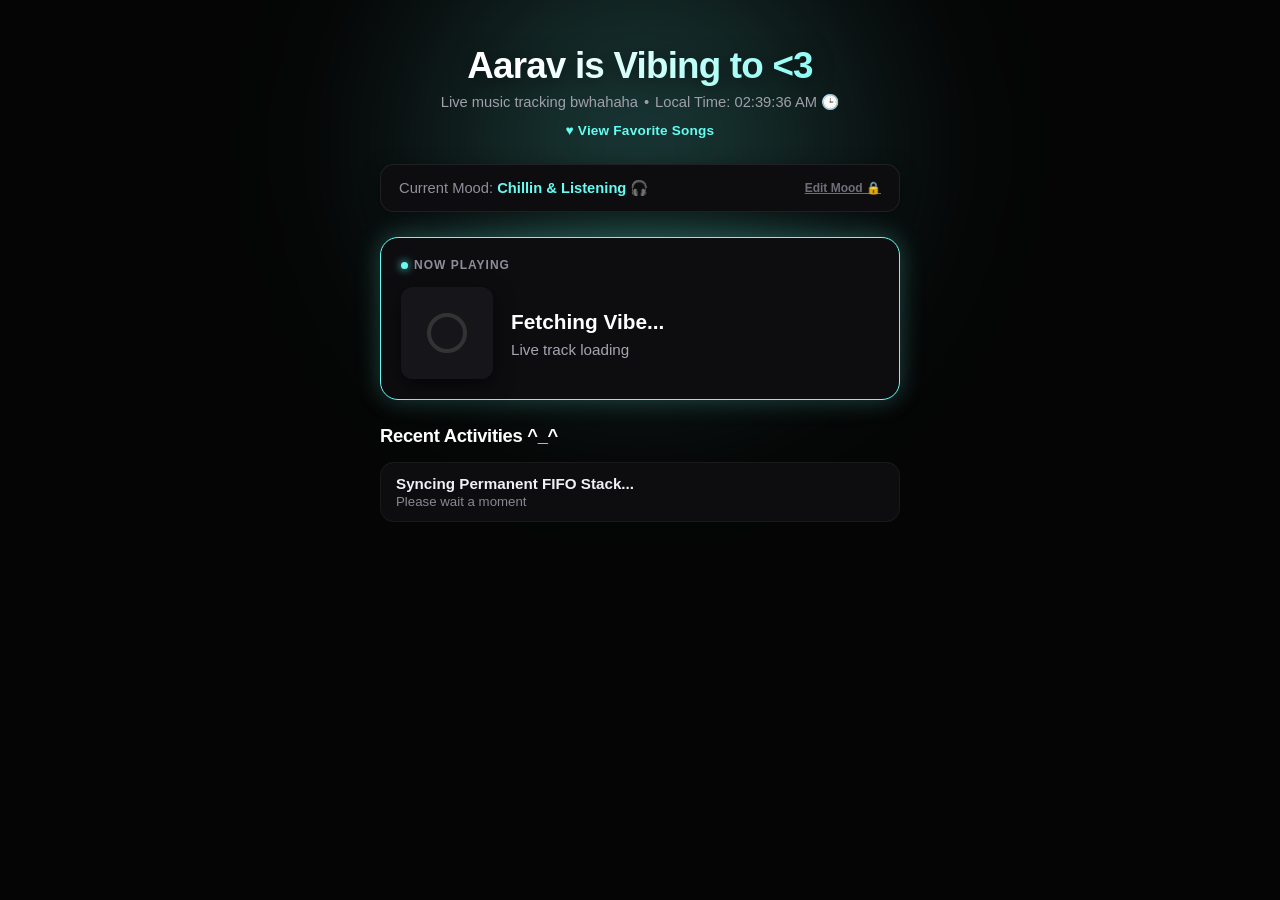
==== index.html @ 59b0cc7b "Update index.html" ====
<!DOCTYPE html>
<html lang="en">
<head>
  <meta charset="UTF-8" />
  <meta name="viewport" content="width=device-width, initial-scale=1.0" />
  <title>AaravReallyGoneCrazy&lt;3</title>
  <style>
    * {
      box-sizing: border-box;
      margin: 0;
      padding: 0;
      font-family: -apple-system, BlinkMacSystemFont, "SF Pro Display", "Segoe UI", Roboto, Helvetica, Arial, sans-serif;
    }

    :root {
      --accent-color: #66fcf1;
      --accent-glow: rgba(102, 252, 241, 0.25);
      --accent-gradient: linear-gradient(135deg, #ffffff 30%, #66fcf1 100%);
    }

    body {
      background-color: #050505;
      color: #f0f0f5;
      display: flex;
      justify-content: center;
      padding: 45px 15px;
      min-height: 100vh;
      position: relative;
      overflow-x: hidden;
      -webkit-font-smoothing: antialiased;
    }

    .ambient-glow {
      position: fixed;
      top: -20%;
      left: 50%;
      transform: translateX(-50%);
      width: 650px;
      height: 650px;
      background: radial-gradient(circle, var(--accent-glow) 0%, rgba(5, 5, 5, 0) 70%);
      z-index: 0;
      pointer-events: none;
      filter: blur(70px);
    }

    .wrapper {
      position: relative;
      z-index: 1;
      width: 100%;
      max-width: 520px;
      display: flex;
      flex-direction: column;
      gap: 25px;
    }

    header {
      text-align: center;
    }

    header h1 {
      font-size: 2.3rem;
      font-weight: 900;
      letter-spacing: -0.8px;
      margin-bottom: 6px;
      background: var(--accent-gradient);
      -webkit-background-clip: text;
      -webkit-text-fill-color: transparent;
      filter: drop-shadow(0 2px 10px rgba(0,0,0,0.5));
    }

    .subtitle {
      color: #a0a0ab;
      font-size: 0.92rem;
      font-weight: 500;
      display: flex;
      align-items: center;
      justify-content: center;
      gap: 6px;
    }

    .nav-link {
      color: var(--accent-color);
      text-decoration: none;
      font-size: 0.85rem;
      font-weight: 600;
      letter-spacing: 0.2px;
    }

    .status-card {
      background: #0d0d10;
      border: 1px solid rgba(255, 255, 255, 0.08);
      border-radius: 14px;
      padding: 14px 18px;
      display: flex;
      flex-direction: column;
      gap: 10px;
      box-shadow: 0 4px 20px rgba(0, 0, 0, 0.4);
    }

    .status-display {
      font-size: 0.92rem;
      color: #c5c5d0;
      display: flex;
      align-items: center;
      justify-content: space-between;
      gap: 10px;
    }

    .status-pill {
      font-weight: 700;
      color: var(--accent-color);
      word-break: break-word;
    }

    .edit-toggle-btn {
      background: transparent;
      border: none;
      color: #6e6e7a;
      font-size: 0.75rem;
      font-weight: 600;
      cursor: pointer;
      text-decoration: underline;
      white-space: nowrap;
    }

    .status-input-group {
      display: none;
      gap: 8px;
      margin-top: 4px;
    }

    .status-input-group.active {
      display: flex;
    }

    .status-input-group input {
      flex: 1;
      background: #15151a;
      border: 1px solid #282830;
      border-radius: 8px;
      padding: 9px 12px;
      color: #fff;
      font-size: 0.85rem;
      outline: none;
    }

    .status-input-group button {
      background: var(--accent-color);
      color: #000;
      border: none;
      border-radius: 8px;
      padding: 9px 16px;
      font-size: 0.85rem;
      font-weight: 700;
      cursor: pointer;
    }

    .card {
      background: #0d0d10;
      border: 1px solid rgba(255, 255, 255, 0.08);
      border-radius: 18px;
      padding: 20px;
    }

    .now-playing-card {
      display: flex;
      flex-direction: column;
      gap: 15px;
      border-color: var(--accent-color);
      box-shadow: 0 0 25px var(--accent-glow);
    }

    .badge {
      display: inline-flex;
      align-items: center;
      gap: 6px;
      font-size: 0.75rem;
      font-weight: 800;
      letter-spacing: 1px;
      color: #8e8e98;
      text-transform: uppercase;
    }

    .badge-dot {
      width: 7px;
      height: 7px;
      background-color: var(--accent-color);
      border-radius: 50%;
      box-shadow: 0 0 8px var(--accent-color);
    }

    .track-main {
      display: flex;
      align-items: center;
      gap: 18px;
    }

    .album-art-lg {
      width: 92px;
      height: 92px;
      border-radius: 12px;
      background: #15151a;
      object-fit: cover;
      flex-shrink: 0;
      box-shadow: 0 6px 20px rgba(0, 0, 0, 0.6);
    }

    .track-info-lg h2 {
      font-size: 1.3rem;
      font-weight: 800;
      line-height: 1.3;
      margin-bottom: 5px;
      color: #ffffff;
    }

    .track-info-lg p {
      color: #a5a5b0;
      font-size: 0.95rem;
      font-weight: 500;
    }

    .history-section h3 {
      font-size: 1.15rem;
      font-weight: 800;
      margin-bottom: 15px;
      letter-spacing: -0.3px;
      color: #ffffff;
    }

    .vibe-list {
      display: flex;
      flex-direction: column;
      gap: 10px;
    }

    .vibe-item {
      background: #0d0d10;
      border: 1px solid rgba(255, 255, 255, 0.05);
      border-radius: 14px;
      padding: 12px 15px;
      display: flex;
      align-items: center;
      gap: 14px;
    }

    .album-art-sm {
      width: 48px;
      height: 48px;
      border-radius: 8px;
      background: #15151a;
      object-fit: cover;
      flex-shrink: 0;
    }

    .track-info-sm h4 {
      font-size: 0.95rem;
      font-weight: 700;
      margin-bottom: 2px;
      color: #f0f0f5;
    }

    .track-info-sm p {
      color: #888892;
      font-size: 0.83rem;
      font-weight: 500;
    }
  </style>
</head>
<body>

  <div class="ambient-glow"></div>

  <div class="wrapper">
    <header>
      <h1>Aarav is Vibing to &lt;3</h1>
      <div class="subtitle">
        <span>Live music tracking bwhahaha</span>
        <span>•</span>
        <span>Local Time: <span id="clock">--:--:--</span> 🕒</span>
      </div>
      <div style="margin-top: 10px;">
        <a href="favs.html" class="nav-link">♥ View Favorite Songs</a>
      </div>
    </header>

    <div class="status-card">
      <div class="status-display">
        <div>
          <span style="color: #90909a; font-weight: 500;">Current Mood:</span>
          <span class="status-pill" id="liveStatusText">Chillin &amp; Listening 🎧</span>
        </div>
        <button class="edit-toggle-btn" id="toggleEditBtn">Edit Mood 🔒</button>
      </div>

      <div class="status-input-group" id="statusInputGroup">
        <input type="text" id="statusInput" placeholder="Enter new vibe status..." />
        <button id="updateStatusBtn">Save</button>
      </div>
    </div>

    <div class="card now-playing-card">
      <div class="badge">
        <span class="badge-dot"></span>
        <span id="statusBadge">NOW PLAYING</span>
      </div>
      <div class="track-main">
        <img id="currentArt" class="album-art-lg" src="data:image/svg+xml;utf8,<svg xmlns='http://www.w3.org/2000/svg' width='92' height='92' viewBox='0 0 92 92'><rect width='92' height='92' fill='%2315151a'/><circle cx='46' cy='46' r='18' fill='none' stroke='%23333' stroke-width='4'/></svg>" alt="" />
        <div class="track-info-lg">
          <h2 id="currentTitle">Fetching Vibe...</h2>
          <p id="currentArtist">Live track loading</p>
        </div>
      </div>
    </div>

    <div class="history-section">
      <h3>Recent Activities ^_^</h3>
      <div class="vibe-list" id="vibeHistoryList">
        <div class="vibe-item">
          <div class="track-info-sm">
            <h4>Syncing Permanent FIFO Stack...</h4>
            <p>Please wait a moment</p>
          </div>
        </div>
      </div>
    </div>
  </div>

  <script>
    var LASTFM_USERNAME = "a7yr";
    var LASTFM_API_KEY = "b31d67b732b6bb6f66ca8f9c033b97c1";
    var ADMIN_PASSCODE = "aarav123";
    var RTDB_MOOD_URL = "https://a7yrshitvc-default-rtdb.asia-southeast1.firebasedatabase.app/current_mood.json";
    var RTDB_HISTORY_URL = "https://a7yrshitvc-default-rtdb.asia-southeast1.firebasedatabase.app/recent_history.json";
    var CLEAN_FALLBACK_SVG = "data:image/svg+xml;utf8,<svg xmlns='http://www.w3.org/2000/svg' width='92' height='92' viewBox='0 0 92 92'><rect width='92' height='92' fill='%2315151a'/><circle cx='46' cy='46' r='18' fill='none' stroke='%23333' stroke-width='4'/></svg>";

    // Clock Engine
    function runClock() {
      try {
        var now = new Date();
        var clockEl = document.getElementById('clock');
        if (clockEl) {
          clockEl.innerText = now.toLocaleTimeString([], { hour: '2-digit', minute: '2-digit', second: '2-digit', hour12: true });
        }
      } catch (e) {}
    }
    setInterval(runClock, 1000);
    runClock();

    // Admin Toggle
    var toggleEditBtn = document.getElementById("toggleEditBtn");
    var statusInputGroup = document.getElementById("statusInputGroup");
    var statusElem = document.getElementById("liveStatusText");

    if (toggleEditBtn) {
      toggleEditBtn.addEventListener("click", function() {
        try {
          if (statusInputGroup.classList.contains("active")) {
            statusInputGroup.classList.remove("active");
            toggleEditBtn.innerText = "Edit Mood 🔒";
          } else {
            var pass = prompt("Enter Admin Secret Key to edit mood:");
            if (pass === ADMIN_PASSCODE) {
              statusInputGroup.classList.add("active");
              toggleEditBtn.innerText = "Close ✖";
            } else if (pass !== null) {
              alert("Incorrect Passcode!");
            }
          }
        } catch(e){}
      });
    }

    function updateCustomStatus(text) {
      if (!text || !text.trim()) return;
      var cleanText = text.trim();
      fetch(RTDB_MOOD_URL, {
        method: 'PUT',
        headers: { 'Content-Type': 'application/json' },
        body: JSON.stringify({ text: cleanText, updatedAt: new Date().toISOString() })
      }).then(function() {
        if (statusElem) statusElem.innerText = cleanText;
        var inp = document.getElementById("statusInput");
        if (inp) inp.value = "";
        if (statusInputGroup) statusInputGroup.classList.remove("active");
        if (toggleEditBtn) toggleEditBtn.innerText = "Edit Mood 🔒";
      }).catch(function(e){});
    }

    var updateBtn = document.getElementById("updateStatusBtn");
    if (updateBtn) {
      updateBtn.addEventListener("click", function() {
        var input = document.getElementById("statusInput");
        if (input) updateCustomStatus(input.value);
      });
    }

    function fetchUniversalMood() {
      try {
        fetch(RTDB_MOOD_URL)
          .then(function(res){ return res.json(); })
          .then(function(data){
            if (data && data.text && statusElem) {
              statusElem.innerText = data.text;
            }
          })
          .catch(function(e){});
      } catch(e){}
    }

    // Ultra-Clean Song Name Search Fetcher (Removes Movie Tags, Brackets & Clutter)
    function fetchArtwork(title, artist, rawArt, callback) {
      try {
        if (rawArt && rawArt.indexOf("2a9b3a5c119d2a7156f7c70c778c3194") === -1 && rawArt.indexOf("star") === -1) {
          callback(rawArt);
          return;
        }

        // Clean title: removes movie names like (From "Devara"), brackets, ft, etc.
        var cleanT = (title || "")
          .replace(/\(.*?\)|\[.*?\]/g, "")
          .replace(/from\s+["'].*?["']/gi, "")
          .replace(/feat\.?|ft\.?/gi, "")
          .trim();
        
        var cleanA = (artist || "").split(/&|,/)[0].trim();
        var query = encodeURIComponent(cleanT + " " + cleanA);

        fetch("https://itunes.apple.com/search?term=" + query + "&entity=song&limit=1")
          .then(function(res){ return res.json(); })
          .then(function(data){
            if (data && data.results && data.results.length > 0 && data.results[0].artworkUrl100) {
              callback(data.results[0].artworkUrl100.replace("100x100bb", "600x600bb"));
            } else {
              callback(CLEAN_FALLBACK_SVG);
            }
          })
          .catch(function(){
            callback(CLEAN_FALLBACK_SVG);
          });
      } catch(e) {
        callback(CLEAN_FALLBACK_SVG);
      }
    }

    // Render Database History Stack to UI
    function renderHistoryUI(historyArray) {
      var historyContainer = document.getElementById('vibeHistoryList');
      if (!historyContainer) return;

      if (!historyArray || historyArray.length === 0) {
        historyContainer.innerHTML = '<div class="vibe-item"><div class="track-info-sm"><h4>No recent history yet</h4></div></div>';
        return;
      }

      var html = "";
      for (var i = 0; i < historyArray.length; i++) {
        var item = historyArray[i];
        html += '<div class="vibe-item">' +
                  '<img class="album-art-sm" src="' + (item.art || CLEAN_FALLBACK_SVG) + '" alt=""/>' +
                  '<div class="track-info-sm">' +
                    '<h4>' + (item.title || "Unknown") + '</h4>' +
                    '<p>' + (item.artist || "Unknown") + '</p>' +
                  '</div>' +
                '</div>';
      }
      historyContainer.innerHTML = html;
    }

    // FIFO Queue Stack Management in Firebase
    function pushToFirebaseHistoryStack(newTrack) {
      fetch(RTDB_HISTORY_URL)
        .then(function(res) { return res.json(); })
        .then(function(data) {
          var historyList = Array.isArray(data) ? data : [];

          var isDuplicate = historyList.length > 0 && historyList[0].title === newTrack.title && historyList[0].artist === newTrack.artist;

          if (!isDuplicate) {
            fetchArtwork(newTrack.title, newTrack.artist, newTrack.rawArt, function(resolvedArt) {
              newTrack.art = resolvedArt;
              delete newTrack.rawArt;

              historyList.unshift(newTrack);

              if (historyList.length > 10) {
                historyList = historyList.slice(0, 10);
              }

              fetch(RTDB_HISTORY_URL, {
                method: 'PUT',
                headers: { 'Content-Type': 'application/json' },
                body: JSON.stringify(historyList)
              }).then(function() {
                renderHistoryUI(historyList);
              }).catch(function(){});
            });
          } else {
            renderHistoryUI(historyList);
          }
        })
        .catch(function() {
          renderHistoryUI([]);
        });
    }

    // Poll Last.fm & Update Database Stack
    function checkLiveLastFmTrack() {
      try {
        var url = "https://ws.audioscrobbler.com/2.0/?method=user.getrecenttracks&user=" + LASTFM_USERNAME + "&api_key=" + LASTFM_API_KEY + "&format=json&limit=1&_=" + Date.now();
        
        fetch(url)
          .then(function(res){ return res.json(); })
          .then(function(data){
            try {
              if (!data || !data.recenttracks || !data.recenttracks.track || data.recenttracks.track.length === 0) return;

              var current = data.recenttracks.track[0];
              var title = current.name || "Unknown Track";
              var artist = (current.artist && current.artist['#text']) ? current.artist['#text'] : "Unknown Artist";
              var rawArt = (current.image && current.image.length > 0) ? current.image[current.image.length - 1]['#text'] : "";
              var isNowPlaying = current['@attr'] && current['@attr'].nowplaying === "true";

              var badge = document.getElementById('statusBadge');
              var titleEl = document.getElementById('currentTitle');
              var artistEl = document.getElementById('currentArtist');
              var artEl = document.getElementById('currentArt');

              if (badge) badge.innerText = isNowPlaying ? "NOW PLAYING" : "LAST PLAYED";
              if (titleEl) titleEl.innerText = title;
              if (artistEl) artistEl.innerText = artist;

              fetchArtwork(title, artist, rawArt, function(imgSrc){
                if (artEl) artEl.src = imgSrc;
              });

              pushToFirebaseHistoryStack({
                title: title,
                artist: artist,
                rawArt: rawArt
              });

            } catch(innerErr) {}
          })
          .catch(function(err){});
      } catch(outerErr) {}
    }

    fetchUniversalMood();
    checkLiveLastFmTrack();

    fetch(RTDB_HISTORY_URL)
      .then(function(res){ return res.json(); })
      .then(function(data){
        if (Array.isArray(data)) renderHistoryUI(data);
      })
      .catch(function(){});

    setInterval(fetchUniversalMood, 5000);
    setInterval(checkLiveLastFmTrack, 6000);
  </script>
</body>
</html>
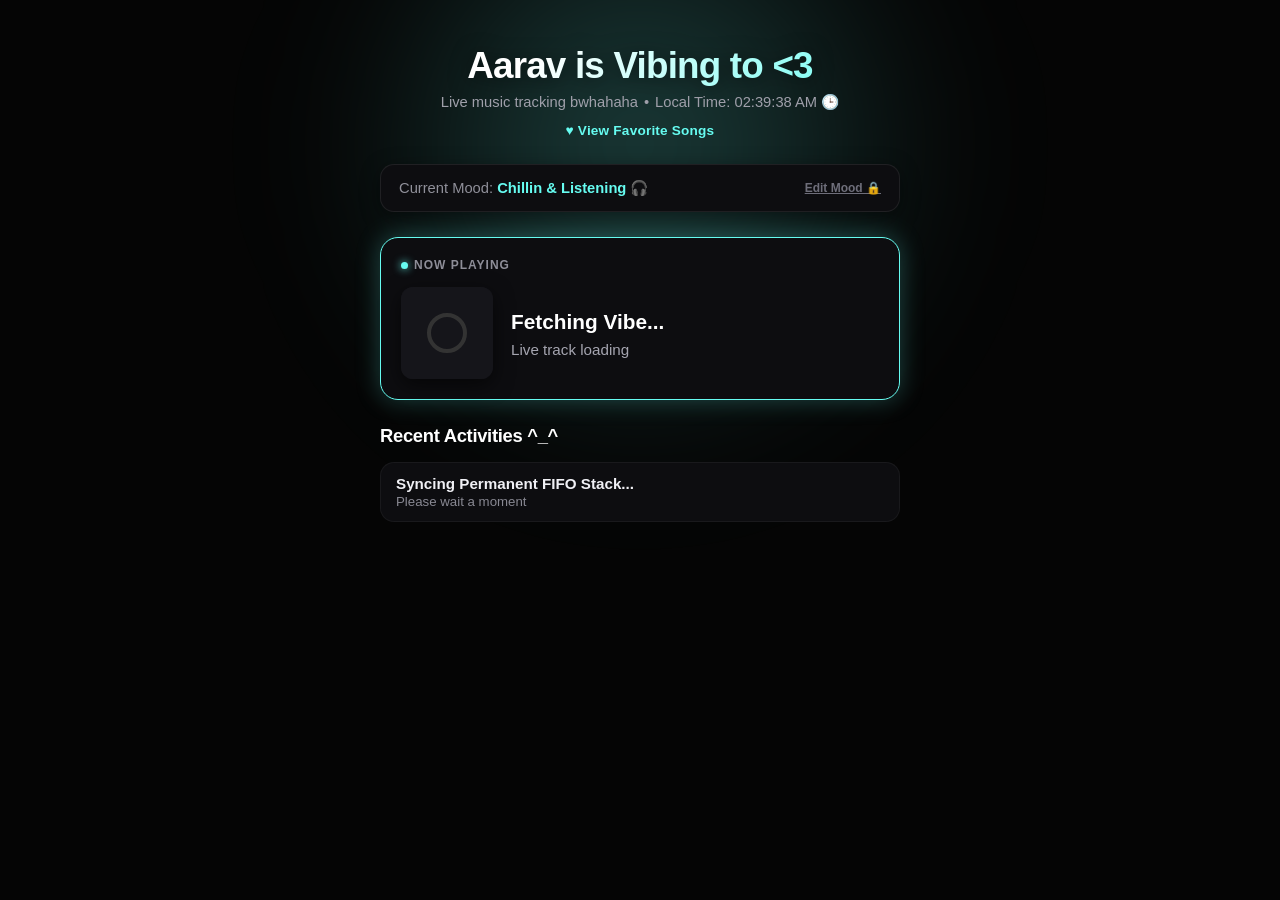
==== commit 1de42378: "Update index.html" ====
--- a/index.html
+++ b/index.html
@@ -415,7 +415,6 @@
           return;
         }
 
-        // Clean title: removes movie names like (From "Devara"), brackets, ft, etc.
         var cleanT = (title || "")
           .replace(/\(.*?\)|\[.*?\]/g, "")
           .replace(/from\s+["'].*?["']/gi, "")
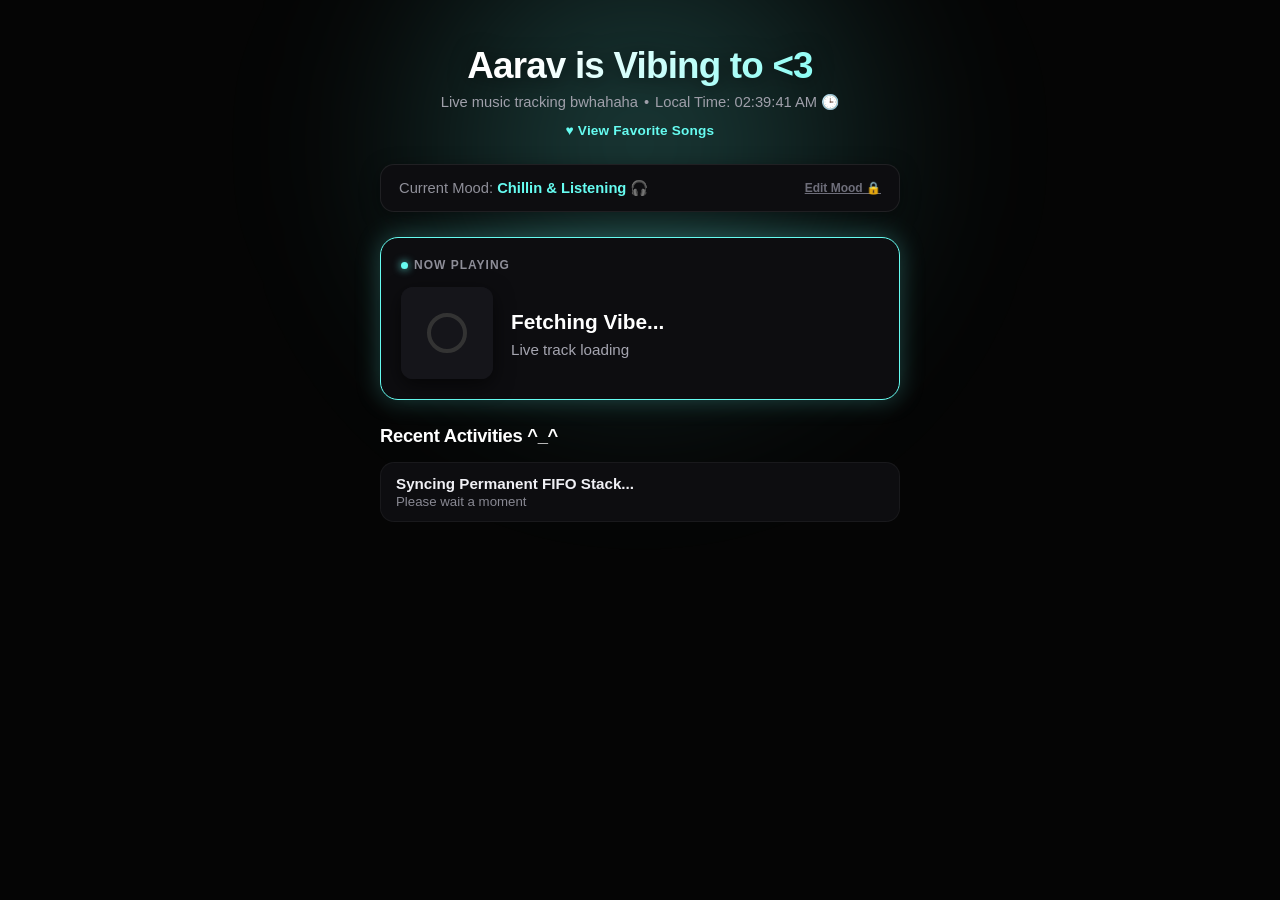
==== commit b4fb0291: "Update index.html" ====
--- a/index.html
+++ b/index.html
@@ -407,7 +407,7 @@
       } catch(e){}
     }
 
-    // Ultra-Clean Song Name Search Fetcher (Removes Movie Tags, Brackets & Clutter)
+    // High Reliability Cover Art Fetcher with Clean Query Regex
     function fetchArtwork(title, artist, rawArt, callback) {
       try {
         if (rawArt && rawArt.indexOf("2a9b3a5c119d2a7156f7c70c778c3194") === -1 && rawArt.indexOf("star") === -1) {
@@ -441,7 +441,7 @@
       }
     }
 
-    // Render Database History Stack to UI
+    // Render History Stack to UI
     function renderHistoryUI(historyArray) {
       var historyContainer = document.getElementById('vibeHistoryList');
       if (!historyContainer) return;
@@ -465,7 +465,7 @@
       historyContainer.innerHTML = html;
     }
 
-    // FIFO Queue Stack Management in Firebase
+    // FIFO Queue Stack Management in Firebase (Max 10 Items)
     function pushToFirebaseHistoryStack(newTrack) {
       fetch(RTDB_HISTORY_URL)
         .then(function(res) { return res.json(); })
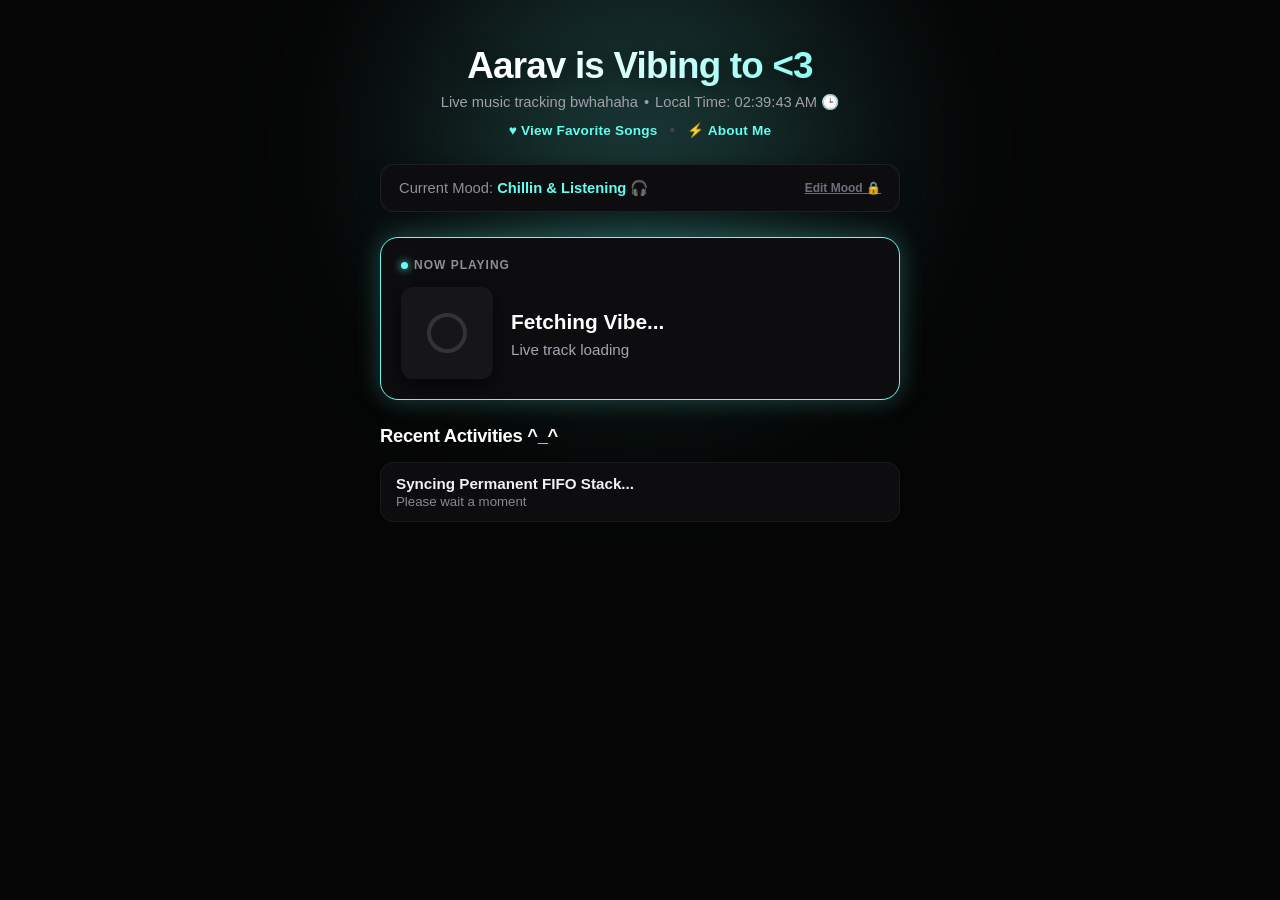
==== commit 32637d1b: "Update index.html" ====
--- a/index.html
+++ b/index.html
@@ -78,6 +78,14 @@
       gap: 6px;
     }
 
+    .nav-links {
+      display: flex;
+      justify-content: center;
+      align-items: center;
+      gap: 12px;
+      margin-top: 10px;
+    }
+
     .nav-link {
       color: var(--accent-color);
       text-decoration: none;
@@ -278,8 +286,10 @@
         <span>•</span>
         <span>Local Time: <span id="clock">--:--:--</span> 🕒</span>
       </div>
-      <div style="margin-top: 10px;">
+      <div class="nav-links">
         <a href="favs.html" class="nav-link">♥ View Favorite Songs</a>
+        <span style="color: #444;">•</span>
+        <a href="about.html" class="nav-link">⚡ About Me</a>
       </div>
     </header>
 
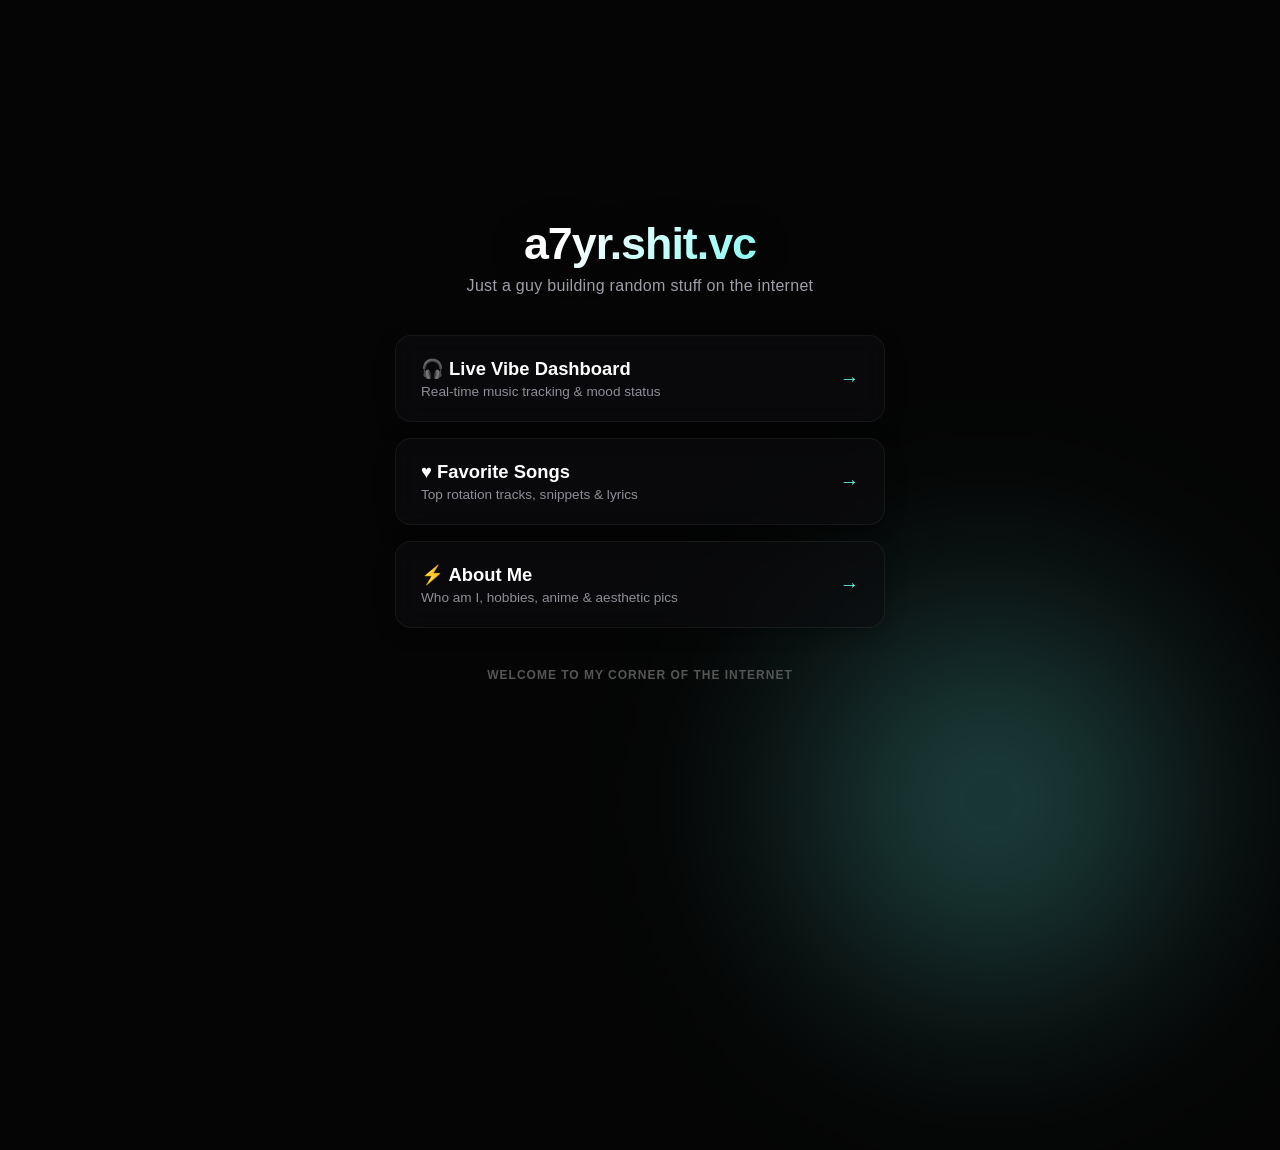
==== commit 11fafc37: "Create index.html" ====
--- a/index.html
+++ b/index.html
@@ -3,7 +3,7 @@
 <head>
   <meta charset="UTF-8" />
   <meta name="viewport" content="width=device-width, initial-scale=1.0" />
-  <title>AaravReallyGoneCrazy&lt;3</title>
+  <title>Welcome // a7yr &lt;3</title>
   <style>
     * {
       box-sizing: border-box;
@@ -14,8 +14,9 @@
 
     :root {
       --accent-color: #66fcf1;
-      --accent-glow: rgba(102, 252, 241, 0.25);
+      --accent-glow: rgba(102, 252, 241, 0.3);
       --accent-gradient: linear-gradient(135deg, #ffffff 30%, #66fcf1 100%);
+      --card-bg: rgba(13, 13, 16, 0.6);
     }
 
     body {
@@ -23,254 +24,172 @@
       color: #f0f0f5;
       display: flex;
       justify-content: center;
-      padding: 45px 15px;
+      align-items: center;
       min-height: 100vh;
       position: relative;
-      overflow-x: hidden;
+      overflow: hidden;
       -webkit-font-smoothing: antialiased;
     }
 
+    /* Floating Ambient Background Animation */
+    @keyframes floatGlow {
+      0% { transform: translate(-50%, -50%) scale(1); opacity: 0.6; }
+      50% { transform: translate(-50%, -45%) scale(1.1); opacity: 0.9; }
+      100% { transform: translate(-50%, -50%) scale(1); opacity: 0.6; }
+    }
+
     .ambient-glow {
-      position: fixed;
-      top: -20%;
+      position: absolute;
+      top: 50%;
       left: 50%;
-      transform: translateX(-50%);
-      width: 650px;
-      height: 650px;
-      background: radial-gradient(circle, var(--accent-glow) 0%, rgba(5, 5, 5, 0) 70%);
+      width: 700px;
+      height: 700px;
+      background: radial-gradient(circle, var(--accent-glow) 0%, rgba(5, 5, 5, 0) 60%);
       z-index: 0;
       pointer-events: none;
-      filter: blur(70px);
+      filter: blur(80px);
+      animation: floatGlow 8s ease-in-out infinite;
     }
 
     .wrapper {
       position: relative;
       z-index: 1;
       width: 100%;
-      max-width: 520px;
+      max-width: 550px;
       display: flex;
       flex-direction: column;
-      gap: 25px;
-    }
+      align-items: center;
+      padding: 30px;
+      text-align: center;
+    }
+
+    /* Entrance Animations */
+    @keyframes fadeInUp {
+      0% { opacity: 0; transform: translateY(30px); }
+      100% { opacity: 1; transform: translateY(0); }
+    }
+
+    .animate-up {
+      opacity: 0;
+      animation: fadeInUp 0.8s cubic-bezier(0.2, 0.8, 0.2, 1) forwards;
+    }
+
+    .delay-1 { animation-delay: 0.1s; }
+    .delay-2 { animation-delay: 0.3s; }
+    .delay-3 { animation-delay: 0.5s; }
+    .delay-4 { animation-delay: 0.7s; }
 
     header {
-      text-align: center;
+      margin-bottom: 40px;
     }
 
     header h1 {
-      font-size: 2.3rem;
+      font-size: 2.8rem;
       font-weight: 900;
-      letter-spacing: -0.8px;
-      margin-bottom: 6px;
+      letter-spacing: -1px;
+      margin-bottom: 8px;
       background: var(--accent-gradient);
       -webkit-background-clip: text;
       -webkit-text-fill-color: transparent;
-      filter: drop-shadow(0 2px 10px rgba(0,0,0,0.5));
+      filter: drop-shadow(0 2px 15px rgba(0,0,0,0.6));
     }
 
     .subtitle {
       color: #a0a0ab;
-      font-size: 0.92rem;
+      font-size: 1rem;
       font-weight: 500;
-      display: flex;
-      align-items: center;
-      justify-content: center;
-      gap: 6px;
-    }
-
-    .nav-links {
-      display: flex;
-      justify-content: center;
-      align-items: center;
-      gap: 12px;
-      margin-top: 10px;
-    }
-
-    .nav-link {
-      color: var(--accent-color);
+      letter-spacing: 0.3px;
+    }
+
+    /* Navigation Cards Layout */
+    .nav-grid {
+      display: flex;
+      flex-direction: column;
+      gap: 16px;
+      width: 100%;
+    }
+
+    .nav-card {
+      background: var(--card-bg);
+      backdrop-filter: blur(12px);
+      -webkit-backdrop-filter: blur(12px);
+      border: 1px solid rgba(255, 255, 255, 0.06);
+      border-radius: 16px;
+      padding: 22px 25px;
+      display: flex;
+      align-items: center;
+      justify-content: space-between;
       text-decoration: none;
-      font-size: 0.85rem;
-      font-weight: 600;
-      letter-spacing: 0.2px;
-    }
-
-    .status-card {
-      background: #0d0d10;
-      border: 1px solid rgba(255, 255, 255, 0.08);
-      border-radius: 14px;
-      padding: 14px 18px;
+      color: #fff;
+      transition: all 0.3s cubic-bezier(0.2, 0.8, 0.2, 1);
+      box-shadow: 0 4px 20px rgba(0,0,0,0.3);
+      position: relative;
+      overflow: hidden;
+    }
+
+    /* Card Hover Effects */
+    .nav-card::before {
+      content: '';
+      position: absolute;
+      top: 0; left: 0;
+      width: 4px;
+      height: 100%;
+      background: var(--accent-color);
+      transform: scaleY(0);
+      transition: transform 0.3s ease;
+      transform-origin: bottom;
+    }
+
+    .nav-card:hover {
+      transform: translateY(-5px) scale(1.02);
+      border-color: rgba(102, 252, 241, 0.4);
+      background: rgba(20, 20, 25, 0.8);
+      box-shadow: 0 10px 30px rgba(102, 252, 241, 0.15);
+    }
+
+    .nav-card:hover::before {
+      transform: scaleY(1);
+    }
+
+    .card-content {
       display: flex;
       flex-direction: column;
-      gap: 10px;
-      box-shadow: 0 4px 20px rgba(0, 0, 0, 0.4);
-    }
-
-    .status-display {
-      font-size: 0.92rem;
-      color: #c5c5d0;
-      display: flex;
-      align-items: center;
-      justify-content: space-between;
-      gap: 10px;
-    }
-
-    .status-pill {
-      font-weight: 700;
-      color: var(--accent-color);
-      word-break: break-word;
-    }
-
-    .edit-toggle-btn {
-      background: transparent;
-      border: none;
-      color: #6e6e7a;
-      font-size: 0.75rem;
-      font-weight: 600;
-      cursor: pointer;
-      text-decoration: underline;
-      white-space: nowrap;
-    }
-
-    .status-input-group {
-      display: none;
-      gap: 8px;
-      margin-top: 4px;
-    }
-
-    .status-input-group.active {
-      display: flex;
-    }
-
-    .status-input-group input {
-      flex: 1;
-      background: #15151a;
-      border: 1px solid #282830;
-      border-radius: 8px;
-      padding: 9px 12px;
-      color: #fff;
-      font-size: 0.85rem;
-      outline: none;
-    }
-
-    .status-input-group button {
-      background: var(--accent-color);
-      color: #000;
-      border: none;
-      border-radius: 8px;
-      padding: 9px 16px;
-      font-size: 0.85rem;
-      font-weight: 700;
-      cursor: pointer;
-    }
-
-    .card {
-      background: #0d0d10;
-      border: 1px solid rgba(255, 255, 255, 0.08);
-      border-radius: 18px;
-      padding: 20px;
-    }
-
-    .now-playing-card {
-      display: flex;
-      flex-direction: column;
-      gap: 15px;
-      border-color: var(--accent-color);
-      box-shadow: 0 0 25px var(--accent-glow);
-    }
-
-    .badge {
-      display: inline-flex;
-      align-items: center;
-      gap: 6px;
-      font-size: 0.75rem;
-      font-weight: 800;
-      letter-spacing: 1px;
-      color: #8e8e98;
-      text-transform: uppercase;
-    }
-
-    .badge-dot {
-      width: 7px;
-      height: 7px;
-      background-color: var(--accent-color);
-      border-radius: 50%;
-      box-shadow: 0 0 8px var(--accent-color);
-    }
-
-    .track-main {
-      display: flex;
-      align-items: center;
-      gap: 18px;
-    }
-
-    .album-art-lg {
-      width: 92px;
-      height: 92px;
-      border-radius: 12px;
-      background: #15151a;
-      object-fit: cover;
-      flex-shrink: 0;
-      box-shadow: 0 6px 20px rgba(0, 0, 0, 0.6);
-    }
-
-    .track-info-lg h2 {
-      font-size: 1.3rem;
-      font-weight: 800;
-      line-height: 1.3;
-      margin-bottom: 5px;
-      color: #ffffff;
-    }
-
-    .track-info-lg p {
-      color: #a5a5b0;
-      font-size: 0.95rem;
-      font-weight: 500;
-    }
-
-    .history-section h3 {
+      align-items: flex-start;
+      gap: 4px;
+    }
+
+    .card-title {
       font-size: 1.15rem;
       font-weight: 800;
-      margin-bottom: 15px;
-      letter-spacing: -0.3px;
-      color: #ffffff;
-    }
-
-    .vibe-list {
-      display: flex;
-      flex-direction: column;
+      display: flex;
+      align-items: center;
       gap: 10px;
     }
 
-    .vibe-item {
-      background: #0d0d10;
-      border: 1px solid rgba(255, 255, 255, 0.05);
-      border-radius: 14px;
-      padding: 12px 15px;
-      display: flex;
-      align-items: center;
-      gap: 14px;
-    }
-
-    .album-art-sm {
-      width: 48px;
-      height: 48px;
-      border-radius: 8px;
-      background: #15151a;
-      object-fit: cover;
-      flex-shrink: 0;
-    }
-
-    .track-info-sm h4 {
-      font-size: 0.95rem;
-      font-weight: 700;
-      margin-bottom: 2px;
-      color: #f0f0f5;
-    }
-
-    .track-info-sm p {
-      color: #888892;
-      font-size: 0.83rem;
+    .card-desc {
+      color: #8e8e98;
+      font-size: 0.85rem;
       font-weight: 500;
+    }
+
+    .arrow {
+      color: var(--accent-color);
+      font-size: 1.2rem;
+      font-weight: 900;
+      transition: transform 0.3s ease;
+    }
+
+    .nav-card:hover .arrow {
+      transform: translateX(5px);
+    }
+
+    .footer-text {
+      margin-top: 40px;
+      font-size: 0.75rem;
+      color: #555;
+      font-weight: 600;
+      letter-spacing: 1px;
+      text-transform: uppercase;
     }
   </style>
 </head>
@@ -279,293 +198,42 @@
   <div class="ambient-glow"></div>
 
   <div class="wrapper">
-    <header>
-      <h1>Aarav is Vibing to &lt;3</h1>
-      <div class="subtitle">
-        <span>Live music tracking bwhahaha</span>
-        <span>•</span>
-        <span>Local Time: <span id="clock">--:--:--</span> 🕒</span>
-      </div>
-      <div class="nav-links">
-        <a href="favs.html" class="nav-link">♥ View Favorite Songs</a>
-        <span style="color: #444;">•</span>
-        <a href="about.html" class="nav-link">⚡ About Me</a>
-      </div>
+    <header class="animate-up delay-1">
+      <h1>a7yr.shit.vc</h1>
+      <div class="subtitle">Just a guy building random stuff on the internet</div>
     </header>
 
-    <div class="status-card">
-      <div class="status-display">
-        <div>
-          <span style="color: #90909a; font-weight: 500;">Current Mood:</span>
-          <span class="status-pill" id="liveStatusText">Chillin &amp; Listening 🎧</span>
+    <div class="nav-grid">
+      <!-- Make sure your original index.html is renamed to live.html -->
+      <a href="live.html" class="nav-card animate-up delay-2">
+        <div class="card-content">
+          <div class="card-title">🎧 Live Vibe Dashboard</div>
+          <div class="card-desc">Real-time music tracking & mood status</div>
         </div>
-        <button class="edit-toggle-btn" id="toggleEditBtn">Edit Mood 🔒</button>
-      </div>
-
-      <div class="status-input-group" id="statusInputGroup">
-        <input type="text" id="statusInput" placeholder="Enter new vibe status..." />
-        <button id="updateStatusBtn">Save</button>
-      </div>
+        <div class="arrow">→</div>
+      </a>
+
+      <a href="favs.html" class="nav-card animate-up delay-3">
+        <div class="card-content">
+          <div class="card-title">♥ Favorite Songs</div>
+          <div class="card-desc">Top rotation tracks, snippets & lyrics</div>
+        </div>
+        <div class="arrow">→</div>
+      </a>
+
+      <a href="about.html" class="nav-card animate-up delay-4">
+        <div class="card-content">
+          <div class="card-title">⚡ About Me</div>
+          <div class="card-desc">Who am I, hobbies, anime & aesthetic pics</div>
+        </div>
+        <div class="arrow">→</div>
+      </a>
     </div>
 
-    <div class="card now-playing-card">
-      <div class="badge">
-        <span class="badge-dot"></span>
-        <span id="statusBadge">NOW PLAYING</span>
-      </div>
-      <div class="track-main">
-        <img id="currentArt" class="album-art-lg" src="data:image/svg+xml;utf8,<svg xmlns='http://www.w3.org/2000/svg' width='92' height='92' viewBox='0 0 92 92'><rect width='92' height='92' fill='%2315151a'/><circle cx='46' cy='46' r='18' fill='none' stroke='%23333' stroke-width='4'/></svg>" alt="" />
-        <div class="track-info-lg">
-          <h2 id="currentTitle">Fetching Vibe...</h2>
-          <p id="currentArtist">Live track loading</p>
-        </div>
-      </div>
-    </div>
-
-    <div class="history-section">
-      <h3>Recent Activities ^_^</h3>
-      <div class="vibe-list" id="vibeHistoryList">
-        <div class="vibe-item">
-          <div class="track-info-sm">
-            <h4>Syncing Permanent FIFO Stack...</h4>
-            <p>Please wait a moment</p>
-          </div>
-        </div>
-      </div>
+    <div class="footer-text animate-up delay-4">
+      Welcome to my corner of the internet
     </div>
   </div>
 
-  <script>
-    var LASTFM_USERNAME = "a7yr";
-    var LASTFM_API_KEY = "b31d67b732b6bb6f66ca8f9c033b97c1";
-    var ADMIN_PASSCODE = "aarav123";
-    var RTDB_MOOD_URL = "https://a7yrshitvc-default-rtdb.asia-southeast1.firebasedatabase.app/current_mood.json";
-    var RTDB_HISTORY_URL = "https://a7yrshitvc-default-rtdb.asia-southeast1.firebasedatabase.app/recent_history.json";
-    var CLEAN_FALLBACK_SVG = "data:image/svg+xml;utf8,<svg xmlns='http://www.w3.org/2000/svg' width='92' height='92' viewBox='0 0 92 92'><rect width='92' height='92' fill='%2315151a'/><circle cx='46' cy='46' r='18' fill='none' stroke='%23333' stroke-width='4'/></svg>";
-
-    // Clock Engine
-    function runClock() {
-      try {
-        var now = new Date();
-        var clockEl = document.getElementById('clock');
-        if (clockEl) {
-          clockEl.innerText = now.toLocaleTimeString([], { hour: '2-digit', minute: '2-digit', second: '2-digit', hour12: true });
-        }
-      } catch (e) {}
-    }
-    setInterval(runClock, 1000);
-    runClock();
-
-    // Admin Toggle
-    var toggleEditBtn = document.getElementById("toggleEditBtn");
-    var statusInputGroup = document.getElementById("statusInputGroup");
-    var statusElem = document.getElementById("liveStatusText");
-
-    if (toggleEditBtn) {
-      toggleEditBtn.addEventListener("click", function() {
-        try {
-          if (statusInputGroup.classList.contains("active")) {
-            statusInputGroup.classList.remove("active");
-            toggleEditBtn.innerText = "Edit Mood 🔒";
-          } else {
-            var pass = prompt("Enter Admin Secret Key to edit mood:");
-            if (pass === ADMIN_PASSCODE) {
-              statusInputGroup.classList.add("active");
-              toggleEditBtn.innerText = "Close ✖";
-            } else if (pass !== null) {
-              alert("Incorrect Passcode!");
-            }
-          }
-        } catch(e){}
-      });
-    }
-
-    function updateCustomStatus(text) {
-      if (!text || !text.trim()) return;
-      var cleanText = text.trim();
-      fetch(RTDB_MOOD_URL, {
-        method: 'PUT',
-        headers: { 'Content-Type': 'application/json' },
-        body: JSON.stringify({ text: cleanText, updatedAt: new Date().toISOString() })
-      }).then(function() {
-        if (statusElem) statusElem.innerText = cleanText;
-        var inp = document.getElementById("statusInput");
-        if (inp) inp.value = "";
-        if (statusInputGroup) statusInputGroup.classList.remove("active");
-        if (toggleEditBtn) toggleEditBtn.innerText = "Edit Mood 🔒";
-      }).catch(function(e){});
-    }
-
-    var updateBtn = document.getElementById("updateStatusBtn");
-    if (updateBtn) {
-      updateBtn.addEventListener("click", function() {
-        var input = document.getElementById("statusInput");
-        if (input) updateCustomStatus(input.value);
-      });
-    }
-
-    function fetchUniversalMood() {
-      try {
-        fetch(RTDB_MOOD_URL)
-          .then(function(res){ return res.json(); })
-          .then(function(data){
-            if (data && data.text && statusElem) {
-              statusElem.innerText = data.text;
-            }
-          })
-          .catch(function(e){});
-      } catch(e){}
-    }
-
-    // High Reliability Cover Art Fetcher with Clean Query Regex
-    function fetchArtwork(title, artist, rawArt, callback) {
-      try {
-        if (rawArt && rawArt.indexOf("2a9b3a5c119d2a7156f7c70c778c3194") === -1 && rawArt.indexOf("star") === -1) {
-          callback(rawArt);
-          return;
-        }
-
-        var cleanT = (title || "")
-          .replace(/\(.*?\)|\[.*?\]/g, "")
-          .replace(/from\s+["'].*?["']/gi, "")
-          .replace(/feat\.?|ft\.?/gi, "")
-          .trim();
-        
-        var cleanA = (artist || "").split(/&|,/)[0].trim();
-        var query = encodeURIComponent(cleanT + " " + cleanA);
-
-        fetch("https://itunes.apple.com/search?term=" + query + "&entity=song&limit=1")
-          .then(function(res){ return res.json(); })
-          .then(function(data){
-            if (data && data.results && data.results.length > 0 && data.results[0].artworkUrl100) {
-              callback(data.results[0].artworkUrl100.replace("100x100bb", "600x600bb"));
-            } else {
-              callback(CLEAN_FALLBACK_SVG);
-            }
-          })
-          .catch(function(){
-            callback(CLEAN_FALLBACK_SVG);
-          });
-      } catch(e) {
-        callback(CLEAN_FALLBACK_SVG);
-      }
-    }
-
-    // Render History Stack to UI
-    function renderHistoryUI(historyArray) {
-      var historyContainer = document.getElementById('vibeHistoryList');
-      if (!historyContainer) return;
-
-      if (!historyArray || historyArray.length === 0) {
-        historyContainer.innerHTML = '<div class="vibe-item"><div class="track-info-sm"><h4>No recent history yet</h4></div></div>';
-        return;
-      }
-
-      var html = "";
-      for (var i = 0; i < historyArray.length; i++) {
-        var item = historyArray[i];
-        html += '<div class="vibe-item">' +
-                  '<img class="album-art-sm" src="' + (item.art || CLEAN_FALLBACK_SVG) + '" alt=""/>' +
-                  '<div class="track-info-sm">' +
-                    '<h4>' + (item.title || "Unknown") + '</h4>' +
-                    '<p>' + (item.artist || "Unknown") + '</p>' +
-                  '</div>' +
-                '</div>';
-      }
-      historyContainer.innerHTML = html;
-    }
-
-    // FIFO Queue Stack Management in Firebase (Max 10 Items)
-    function pushToFirebaseHistoryStack(newTrack) {
-      fetch(RTDB_HISTORY_URL)
-        .then(function(res) { return res.json(); })
-        .then(function(data) {
-          var historyList = Array.isArray(data) ? data : [];
-
-          var isDuplicate = historyList.length > 0 && historyList[0].title === newTrack.title && historyList[0].artist === newTrack.artist;
-
-          if (!isDuplicate) {
-            fetchArtwork(newTrack.title, newTrack.artist, newTrack.rawArt, function(resolvedArt) {
-              newTrack.art = resolvedArt;
-              delete newTrack.rawArt;
-
-              historyList.unshift(newTrack);
-
-              if (historyList.length > 10) {
-                historyList = historyList.slice(0, 10);
-              }
-
-              fetch(RTDB_HISTORY_URL, {
-                method: 'PUT',
-                headers: { 'Content-Type': 'application/json' },
-                body: JSON.stringify(historyList)
-              }).then(function() {
-                renderHistoryUI(historyList);
-              }).catch(function(){});
-            });
-          } else {
-            renderHistoryUI(historyList);
-          }
-        })
-        .catch(function() {
-          renderHistoryUI([]);
-        });
-    }
-
-    // Poll Last.fm & Update Database Stack
-    function checkLiveLastFmTrack() {
-      try {
-        var url = "https://ws.audioscrobbler.com/2.0/?method=user.getrecenttracks&user=" + LASTFM_USERNAME + "&api_key=" + LASTFM_API_KEY + "&format=json&limit=1&_=" + Date.now();
-        
-        fetch(url)
-          .then(function(res){ return res.json(); })
-          .then(function(data){
-            try {
-              if (!data || !data.recenttracks || !data.recenttracks.track || data.recenttracks.track.length === 0) return;
-
-              var current = data.recenttracks.track[0];
-              var title = current.name || "Unknown Track";
-              var artist = (current.artist && current.artist['#text']) ? current.artist['#text'] : "Unknown Artist";
-              var rawArt = (current.image && current.image.length > 0) ? current.image[current.image.length - 1]['#text'] : "";
-              var isNowPlaying = current['@attr'] && current['@attr'].nowplaying === "true";
-
-              var badge = document.getElementById('statusBadge');
-              var titleEl = document.getElementById('currentTitle');
-              var artistEl = document.getElementById('currentArtist');
-              var artEl = document.getElementById('currentArt');
-
-              if (badge) badge.innerText = isNowPlaying ? "NOW PLAYING" : "LAST PLAYED";
-              if (titleEl) titleEl.innerText = title;
-              if (artistEl) artistEl.innerText = artist;
-
-              fetchArtwork(title, artist, rawArt, function(imgSrc){
-                if (artEl) artEl.src = imgSrc;
-              });
-
-              pushToFirebaseHistoryStack({
-                title: title,
-                artist: artist,
-                rawArt: rawArt
-              });
-
-            } catch(innerErr) {}
-          })
-          .catch(function(err){});
-      } catch(outerErr) {}
-    }
-
-    fetchUniversalMood();
-    checkLiveLastFmTrack();
-
-    fetch(RTDB_HISTORY_URL)
-      .then(function(res){ return res.json(); })
-      .then(function(data){
-        if (Array.isArray(data)) renderHistoryUI(data);
-      })
-      .catch(function(){});
-
-    setInterval(fetchUniversalMood, 5000);
-    setInterval(checkLiveLastFmTrack, 6000);
-  </script>
 </body>
 </html>
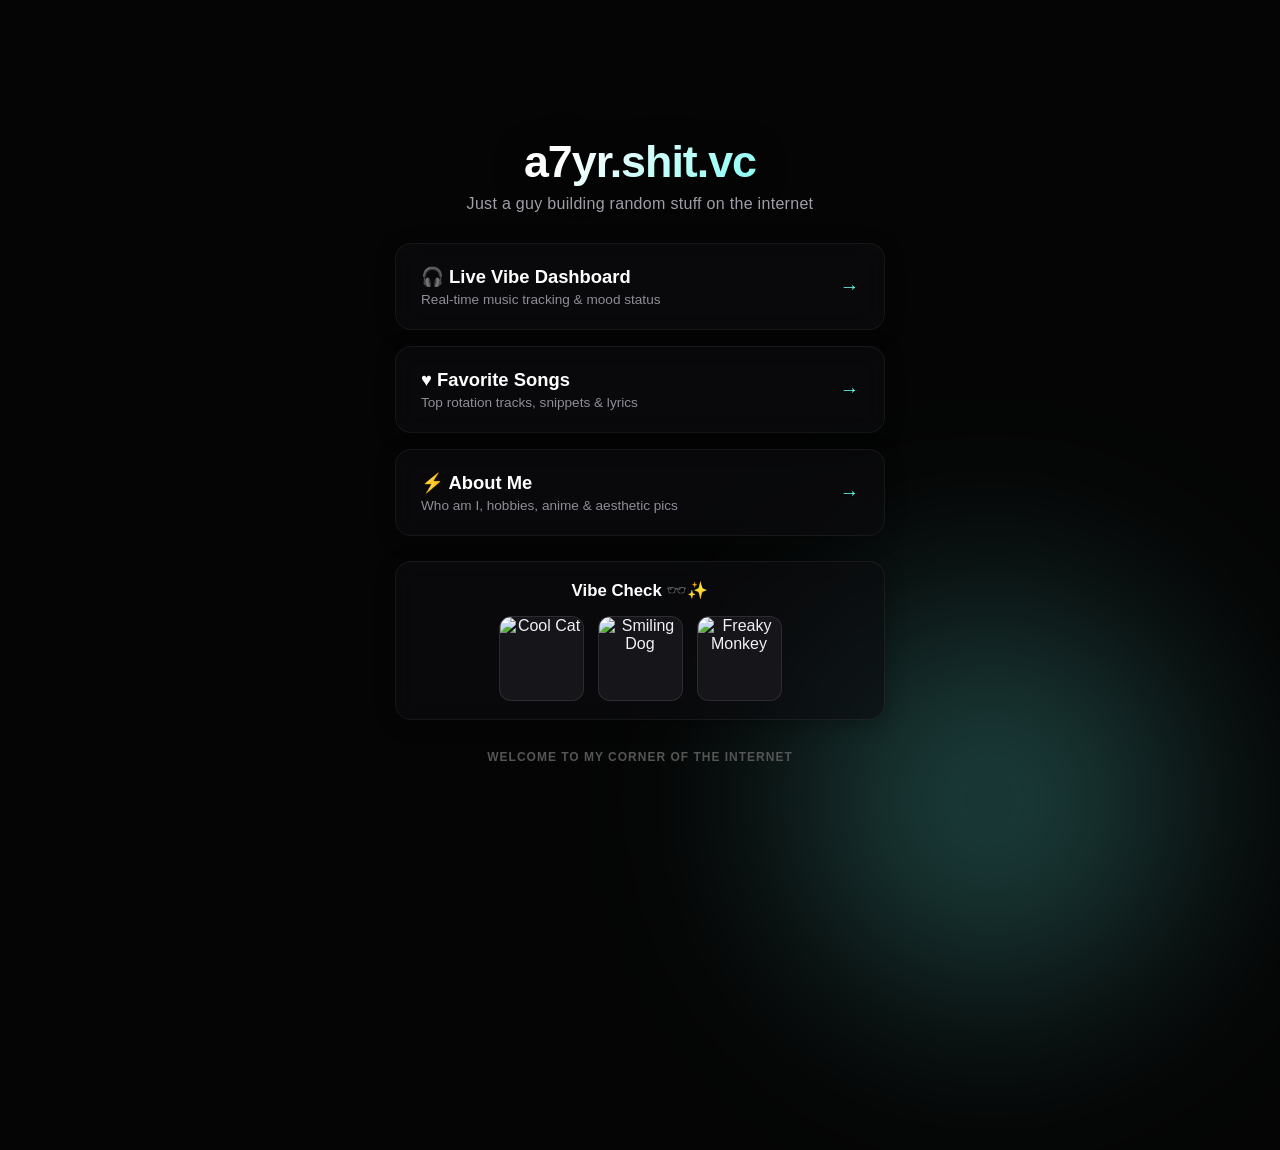
==== commit 623fa701: "Update index.html added stickers on home page" ====
--- a/index.html
+++ b/index.html
@@ -27,8 +27,9 @@
       align-items: center;
       min-height: 100vh;
       position: relative;
-      overflow: hidden;
+      overflow-x: hidden;
       -webkit-font-smoothing: antialiased;
+      padding: 40px 0;
     }
 
     /* Floating Ambient Background Animation */
@@ -78,9 +79,10 @@
     .delay-2 { animation-delay: 0.3s; }
     .delay-3 { animation-delay: 0.5s; }
     .delay-4 { animation-delay: 0.7s; }
+    .delay-5 { animation-delay: 0.9s; }
 
     header {
-      margin-bottom: 40px;
+      margin-bottom: 30px;
     }
 
     header h1 {
@@ -107,6 +109,7 @@
       flex-direction: column;
       gap: 16px;
       width: 100%;
+      margin-bottom: 25px;
     }
 
     .nav-card {
@@ -127,7 +130,6 @@
       overflow: hidden;
     }
 
-    /* Card Hover Effects */
     .nav-card::before {
       content: '';
       position: absolute;
@@ -183,8 +185,65 @@
       transform: translateX(5px);
     }
 
+    /* Meme Section Styling */
+    .meme-card {
+      background: var(--card-bg);
+      backdrop-filter: blur(12px);
+      -webkit-backdrop-filter: blur(12px);
+      border: 1px solid rgba(255, 255, 255, 0.06);
+      border-radius: 16px;
+      padding: 18px 25px;
+      width: 100%;
+      box-shadow: 0 4px 20px rgba(0,0,0,0.3);
+      display: flex;
+      flex-direction: column;
+      align-items: center;
+      gap: 10px;
+    }
+
+    .meme-card h3 {
+      font-size: 1.05rem;
+      font-weight: 800;
+      color: #fff;
+    }
+
+    .meme-grid {
+      display: flex;
+      gap: 14px;
+      justify-content: center;
+      align-items: center;
+      margin-top: 5px;
+    }
+
+    .animated-meme {
+      width: 85px;
+      height: 85px;
+      border-radius: 12px;
+      object-fit: cover;
+      border: 1px solid rgba(255, 255, 255, 0.1);
+      background: #15151a;
+      transition: transform 0.3s cubic-bezier(0.175, 0.885, 0.32, 1.275), box-shadow 0.3s ease;
+      animation: floatMeme 4s ease-in-out infinite;
+    }
+
+    .animated-meme:nth-child(1) { animation-delay: 0s; }
+    .animated-meme:nth-child(2) { animation-delay: 1.2s; }
+    .animated-meme:nth-child(3) { animation-delay: 2.4s; }
+
+    .animated-meme:hover {
+      transform: scale(1.12) rotate(3deg);
+      box-shadow: 0 0 20px var(--accent-glow);
+      border-color: var(--accent-color);
+      z-index: 2;
+    }
+
+    @keyframes floatMeme {
+      0%, 100% { transform: translateY(0px); }
+      50% { transform: translateY(-6px); }
+    }
+
     .footer-text {
-      margin-top: 40px;
+      margin-top: 30px;
       font-size: 0.75rem;
       color: #555;
       font-weight: 600;
@@ -230,7 +289,17 @@
       </a>
     </div>
 
-    <div class="footer-text animate-up delay-4">
+    <!-- Animated Meme / Vibe Section -->
+    <div class="meme-card animate-up delay-5">
+      <h3>Vibe Check 🕶️✨</h3>
+      <div class="meme-grid">
+        <img src="https://github.com/a7yr/a7yr.github.io/blob/main/download.jpg?raw=true" alt="Cool Cat" class="animated-meme" />
+        <img src="https://github.com/a7yr/a7yr.github.io/blob/main/download%20(1).jpg?raw=true" alt="Smiling Dog" class="animated-meme" />
+        <img src="https://github.com/a7yr/a7yr.github.io/blob/main/freaky%20ahh%20monkey%20__3.jpg?raw=true" alt="Freaky Monkey" class="animated-meme" />
+      </div>
+    </div>
+
+    <div class="footer-text animate-up delay-5">
       Welcome to my corner of the internet
     </div>
   </div>
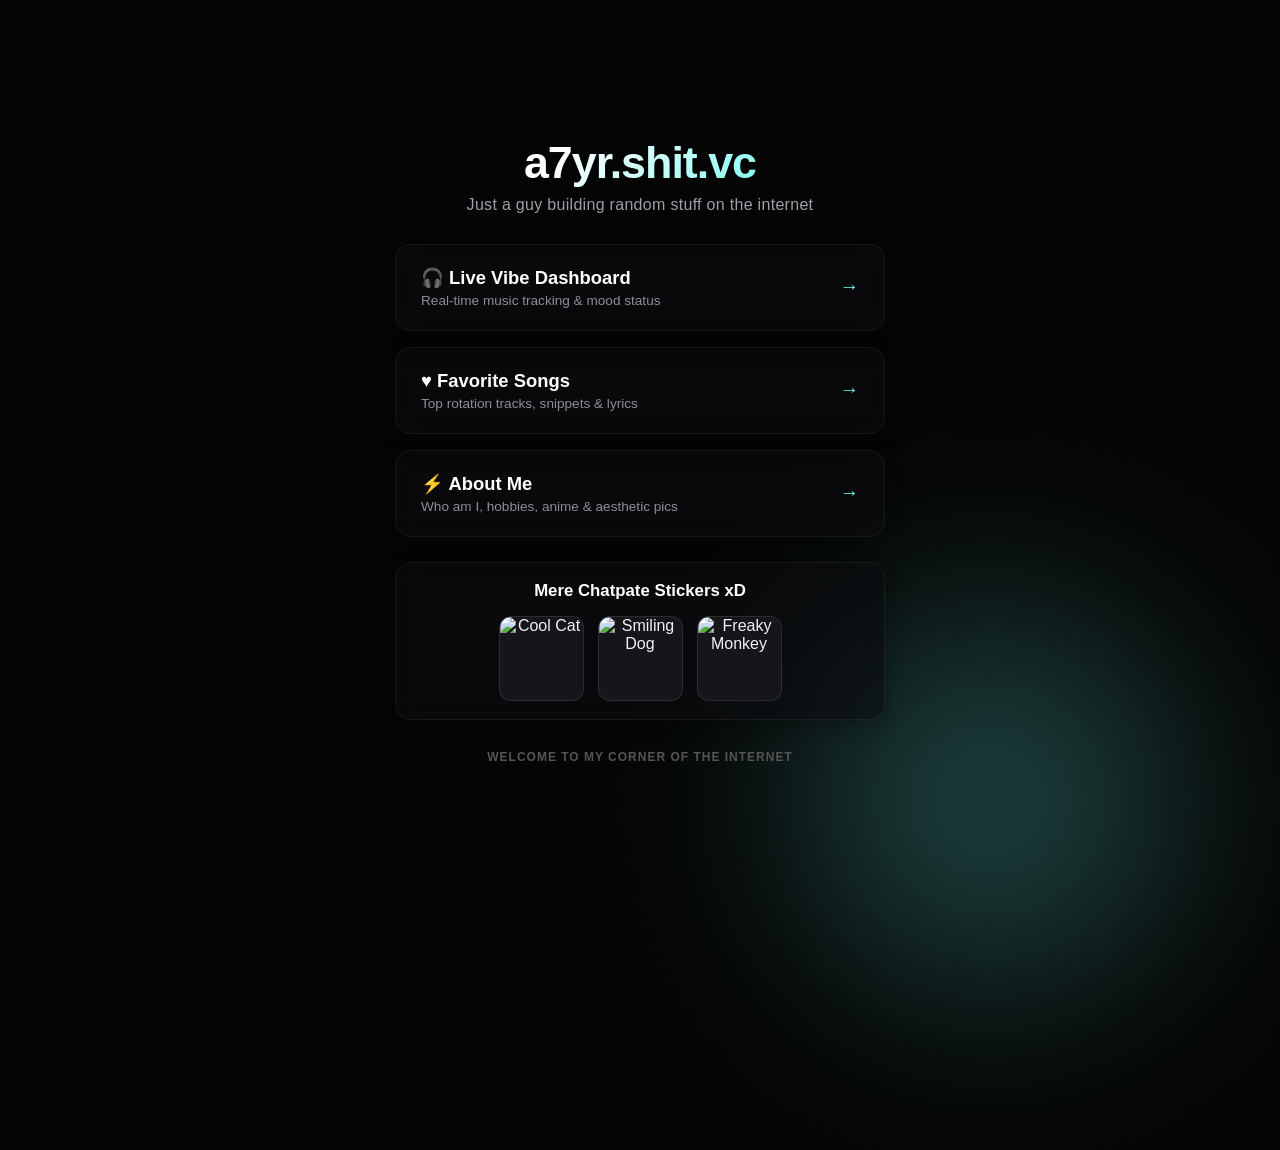
==== commit a7e5a90b: "Update index.html edited the mere chatpate stickers xD" ====
--- a/index.html
+++ b/index.html
@@ -291,7 +291,7 @@
 
     <!-- Animated Meme / Vibe Section -->
     <div class="meme-card animate-up delay-5">
-      <h3>Vibe Check 🕶️✨</h3>
+      <h3>Mere Chatpate Stickers xD</h3>
       <div class="meme-grid">
         <img src="https://github.com/a7yr/a7yr.github.io/blob/main/download.jpg?raw=true" alt="Cool Cat" class="animated-meme" />
         <img src="https://github.com/a7yr/a7yr.github.io/blob/main/download%20(1).jpg?raw=true" alt="Smiling Dog" class="animated-meme" />
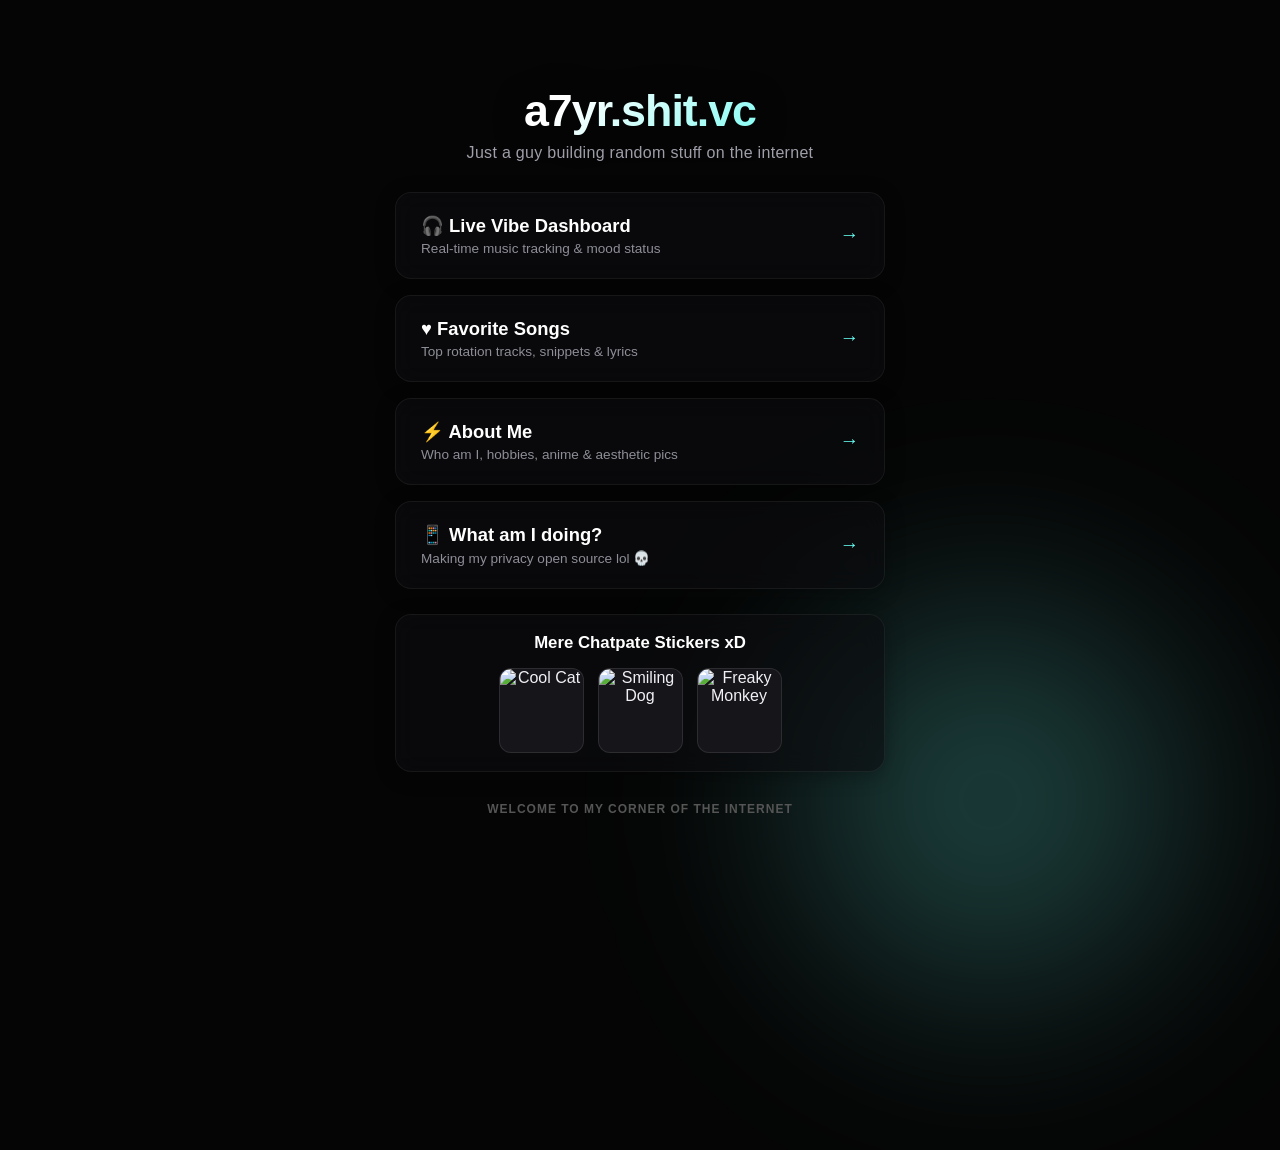
==== commit 03fb184e: "Update index.html" ====
--- a/index.html
+++ b/index.html
@@ -80,6 +80,7 @@
     .delay-3 { animation-delay: 0.5s; }
     .delay-4 { animation-delay: 0.7s; }
     .delay-5 { animation-delay: 0.9s; }
+    .delay-6 { animation-delay: 1.1s; }
 
     header {
       margin-bottom: 30px;
@@ -263,7 +264,7 @@
     </header>
 
     <div class="nav-grid">
-      <!-- Make sure your original index.html is renamed to live.html -->
+      <!-- Live Dashboard -->
       <a href="live.html" class="nav-card animate-up delay-2">
         <div class="card-content">
           <div class="card-title">🎧 Live Vibe Dashboard</div>
@@ -272,6 +273,7 @@
         <div class="arrow">→</div>
       </a>
 
+      <!-- Favorites -->
       <a href="favs.html" class="nav-card animate-up delay-3">
         <div class="card-content">
           <div class="card-title">♥ Favorite Songs</div>
@@ -280,6 +282,7 @@
         <div class="arrow">→</div>
       </a>
 
+      <!-- About Me -->
       <a href="about.html" class="nav-card animate-up delay-4">
         <div class="card-content">
           <div class="card-title">⚡ About Me</div>
@@ -287,10 +290,19 @@
         </div>
         <div class="arrow">→</div>
       </a>
+
+      <!-- NEW: Activity Tracker -->
+      <a href="activity.html" class="nav-card animate-up delay-5">
+        <div class="card-content">
+          <div class="card-title">📱 What am I doing?</div>
+          <div class="card-desc">Making my privacy open source lol 💀</div>
+        </div>
+        <div class="arrow">→</div>
+      </a>
     </div>
 
     <!-- Animated Meme / Vibe Section -->
-    <div class="meme-card animate-up delay-5">
+    <div class="meme-card animate-up delay-6">
       <h3>Mere Chatpate Stickers xD</h3>
       <div class="meme-grid">
         <img src="https://github.com/a7yr/a7yr.github.io/blob/main/download.jpg?raw=true" alt="Cool Cat" class="animated-meme" />
@@ -299,7 +311,7 @@
       </div>
     </div>
 
-    <div class="footer-text animate-up delay-5">
+    <div class="footer-text animate-up delay-6">
       Welcome to my corner of the internet
     </div>
   </div>
